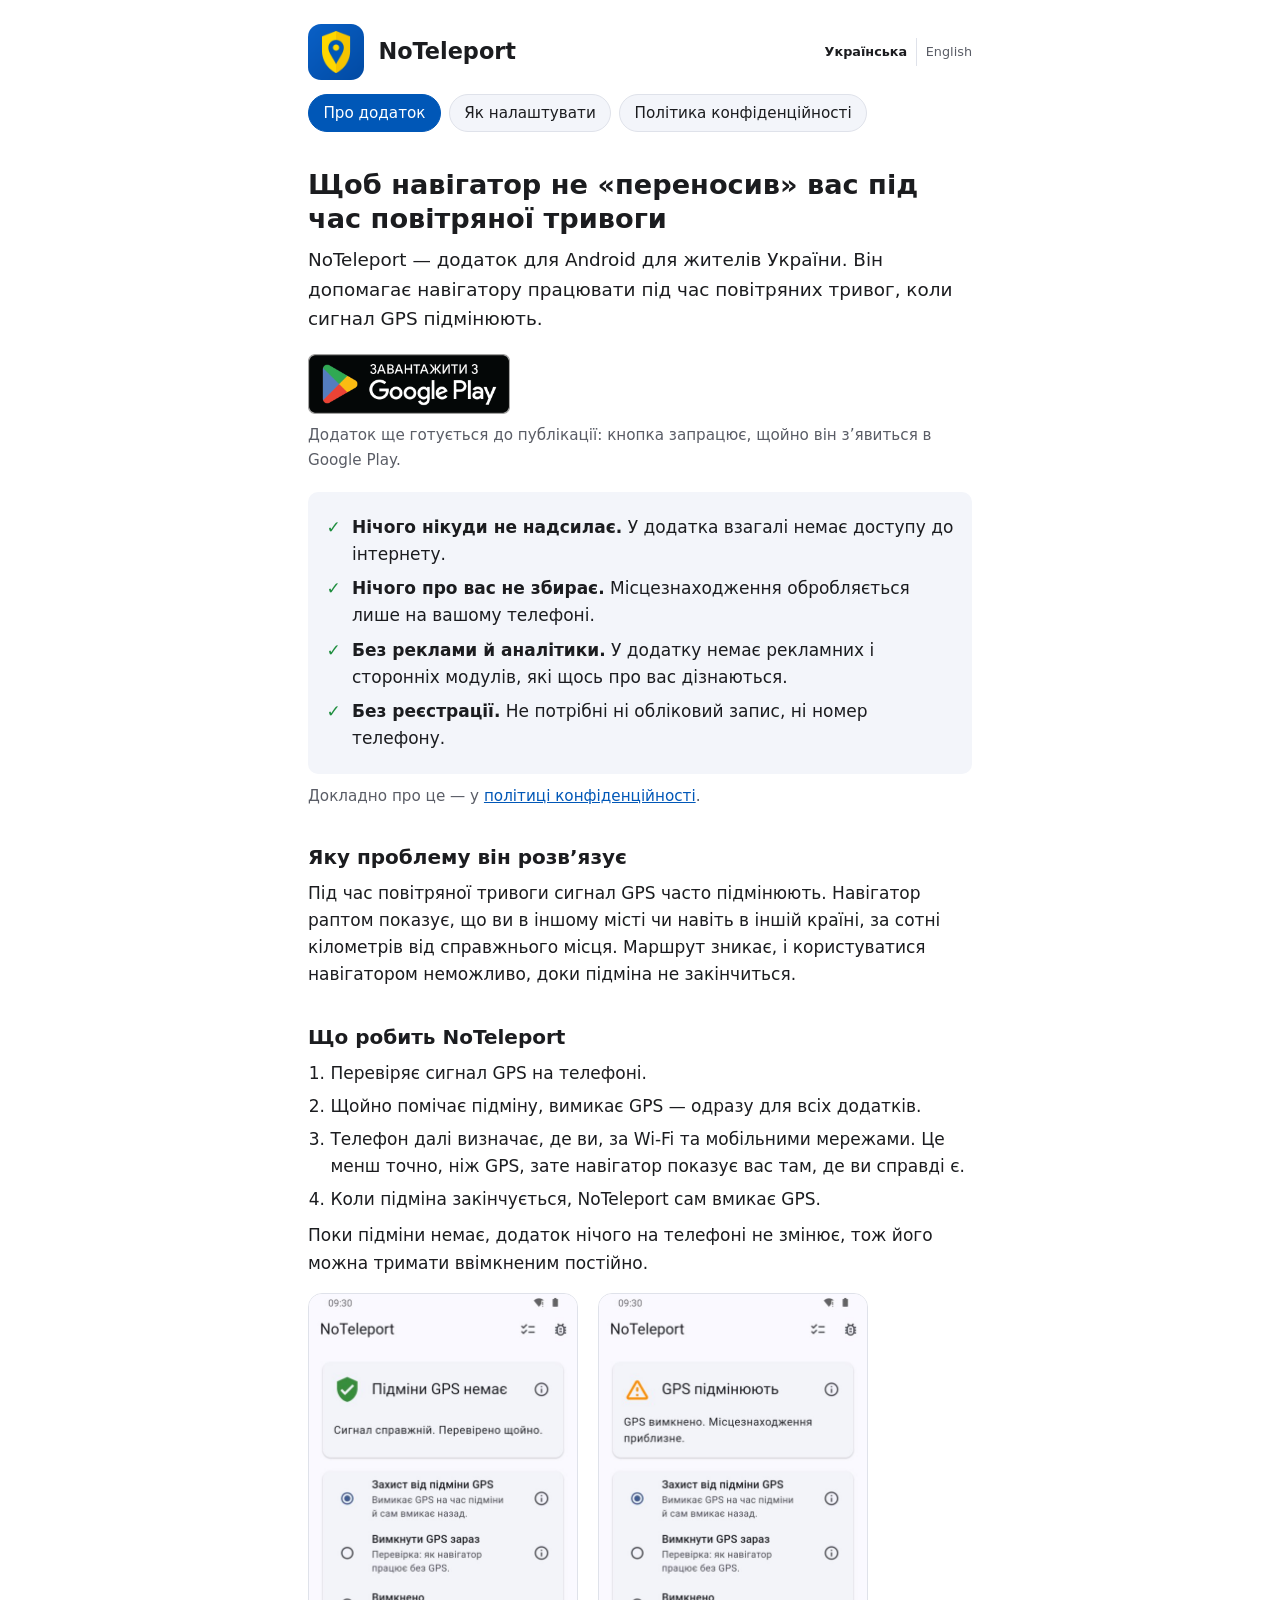
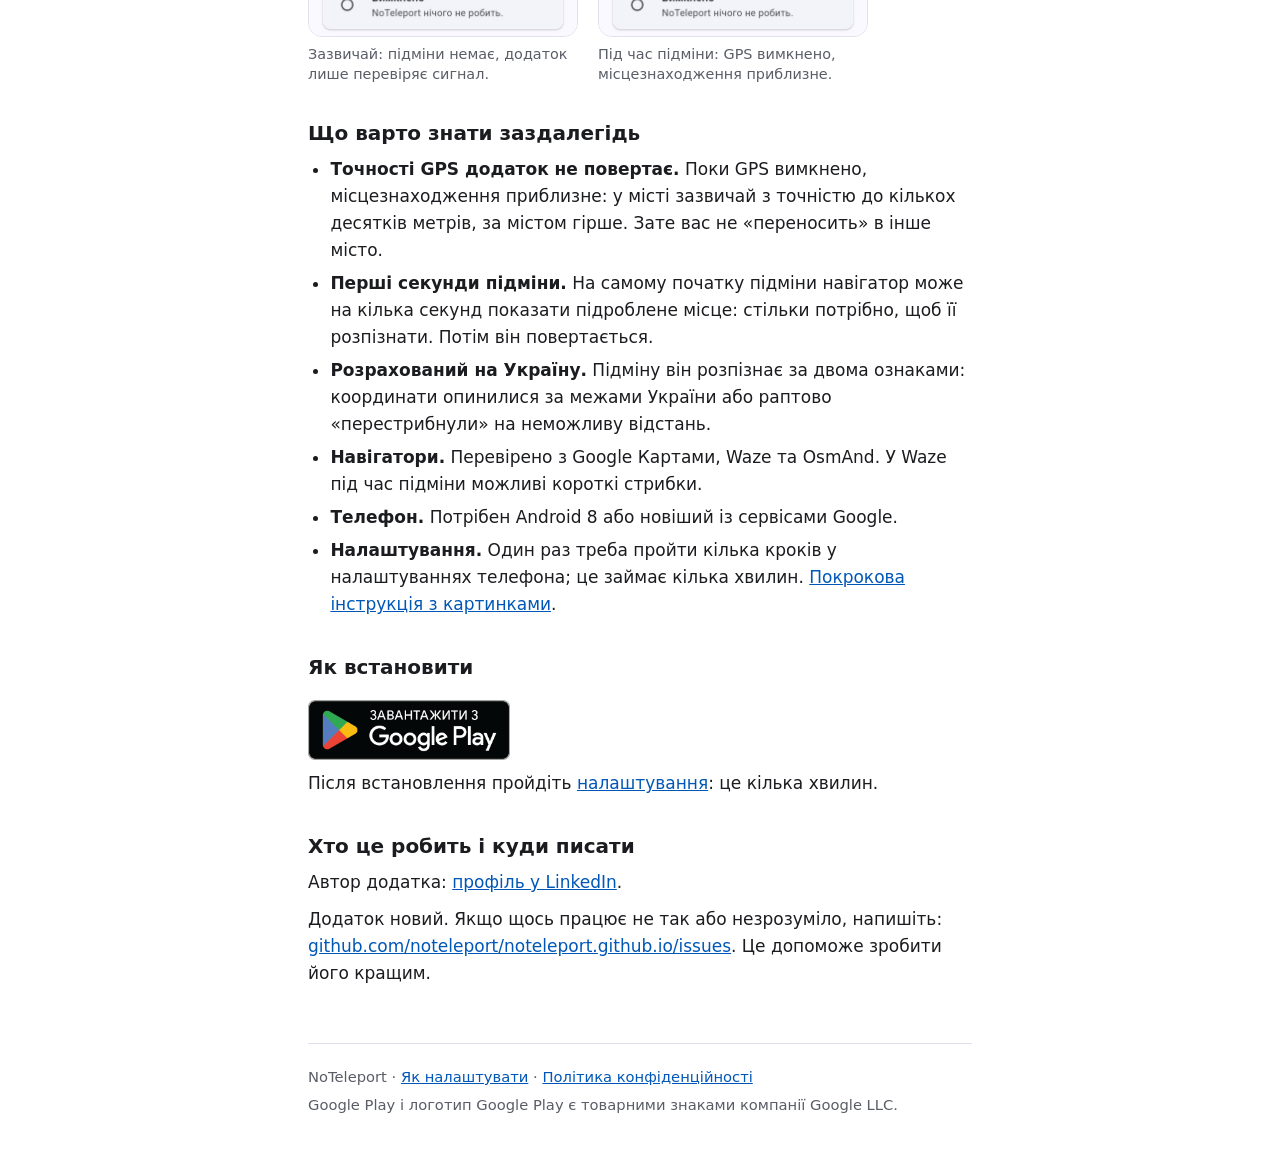
==== index.html @ 6e0ed250 "Publish the site" ====
<!doctype html>
<html lang="uk">
<head>
  <meta charset="utf-8">
  <meta name="viewport" content="width=device-width, initial-scale=1">
  <title>NoTeleport: щоб навігатор не «переносив» вас під час повітряної тривоги</title>
  <meta name="description" content="Додаток для Android для жителів України. Під час повітряної тривоги сигнал GPS підмінюють, і навігатор показує вас в іншому місті. NoTeleport помічає підміну й не дає їй збити навігацію.">
  <meta property="og:title" content="NoTeleport: щоб навігатор не «переносив» вас під час повітряної тривоги">
  <meta property="og:description" content="Додаток для Android для жителів України. Під час повітряної тривоги сигнал GPS підмінюють, і навігатор показує вас в іншому місті. NoTeleport помічає підміну й не дає їй збити навігацію.">
  <meta property="og:image" content="https://noteleport.github.io/icon.png">
  <meta property="og:url" content="https://noteleport.github.io/">
  <link rel="alternate" hreflang="uk" href="https://noteleport.github.io/">
  <link rel="alternate" hreflang="en" href="https://noteleport.github.io/en/">
  <link rel="alternate" hreflang="x-default" href="https://noteleport.github.io/">
  <link rel="icon" href="icon.png">
  <link rel="stylesheet" href="style.css?v=c97f074e">
</head>
<body>
<main>
  <header>
    <a class="brand" href="./"><img src="icon.png" alt=""><span>NoTeleport</span></a>
    <div class="lang">
      <a href="./" lang="uk" hreflang="uk" aria-current="true"><span class="long">Українська</span><span class="short">Укр</span></a>
      <a href="en/" lang="en" hreflang="en"><span class="long">English</span><span class="short">Eng</span></a>
    </div>
  </header>
  <nav>
    <a href="./" aria-current="page">Про додаток</a>
    <a href="setup/">Як налаштувати</a>
    <a href="privacy/">Політика конфіденційності</a>
  </nav>

  <section>
    <h1>Щоб навігатор не «переносив» вас під час повітряної тривоги</h1>
    <p class="lead">NoTeleport — додаток для Android для жителів України. Він допомагає навігатору працювати під час повітряних тривог, коли сигнал GPS підмінюють.</p>

    <p class="store"><a href="https://play.google.com/store/apps/details?id=io.github.noteleport.app"><img src="img/google-play-uk.png" width="646" height="192" alt="Завантажити з Google Play"></a></p>
    <p class="muted">Додаток ще готується до публікації: кнопка запрацює, щойно він з’явиться в Google Play.</p>

    <ul class="promises">
      <li><strong>Нічого нікуди не надсилає.</strong> У додатка взагалі немає доступу до інтернету.</li>
      <li><strong>Нічого про вас не збирає.</strong> Місцезнаходження обробляється лише на вашому телефоні.</li>
      <li><strong>Без реклами й аналітики.</strong> У додатку немає рекламних і сторонніх модулів, які щось про вас дізнаються.</li>
      <li><strong>Без реєстрації.</strong> Не потрібні ні обліковий запис, ні номер телефону.</li>
    </ul>
    <p class="muted">Докладно про це — у <a href="privacy/">політиці конфіденційності</a>.</p>

    <h2>Яку проблему він розв’язує</h2>
    <p>Під час повітряної тривоги сигнал GPS часто підмінюють. Навігатор раптом показує, що ви в іншому місті чи навіть в іншій країні, за сотні кілометрів від справжнього місця. Маршрут зникає, і користуватися навігатором неможливо, доки підміна не закінчиться.</p>

    <h2>Що робить NoTeleport</h2>
    <ol>
      <li>Перевіряє сигнал GPS на телефоні.</li>
      <li>Щойно помічає підміну, вимикає GPS — одразу для всіх додатків.</li>
      <li>Телефон далі визначає, де ви, за Wi-Fi та мобільними мережами. Це менш точно, ніж GPS, зате навігатор показує вас там, де ви справді є.</li>
      <li>Коли підміна закінчується, NoTeleport сам вмикає GPS.</li>
    </ol>
    <p>Поки підміни немає, додаток нічого на телефоні не змінює, тож його можна тримати ввімкненим постійно.</p>

    <div class="shots">
      <figure>
        <img src="img/uk/hero-ok.jpg" width="540" height="690" loading="lazy" alt="Екран NoTeleport: «Підміни GPS немає. Сигнал справжній.»">
        <figcaption>Зазвичай: підміни немає, додаток лише перевіряє сигнал.</figcaption>
      </figure>
      <figure>
        <img src="img/uk/hero-spoofing.jpg" width="540" height="690" loading="lazy" alt="Екран NoTeleport: «GPS підмінюють. GPS вимкнено. Місцезнаходження приблизне.»">
        <figcaption>Під час підміни: GPS вимкнено, місцезнаходження приблизне.</figcaption>
      </figure>
    </div>

    <h2>Що варто знати заздалегідь</h2>
    <ul>
      <li><strong>Точності GPS додаток не повертає.</strong> Поки GPS вимкнено, місцезнаходження приблизне: у місті зазвичай з точністю до кількох десятків метрів, за містом гірше. Зате вас не «переносить» в інше місто.</li>
      <li><strong>Перші секунди підміни.</strong> На самому початку підміни навігатор може на кілька секунд показати підроблене місце: стільки потрібно, щоб її розпізнати. Потім він повертається.</li>
      <li><strong>Розрахований на Україну.</strong> Підміну він розпізнає за двома ознаками: координати опинилися за межами України або раптово «перестрибнули» на неможливу відстань.</li>
      <li><strong>Навігатори.</strong> Перевірено з Google Картами, Waze та OsmAnd. У Waze під час підміни можливі короткі стрибки.</li>
      <li><strong>Телефон.</strong> Потрібен Android 8 або новіший із сервісами Google.</li>
      <li><strong>Налаштування.</strong> Один раз треба пройти кілька кроків у налаштуваннях телефона; це займає кілька хвилин. <a href="setup/">Покрокова інструкція з картинками</a>.</li>
    </ul>

    <h2>Як встановити</h2>
    <p class="store"><a href="https://play.google.com/store/apps/details?id=io.github.noteleport.app"><img src="img/google-play-uk.png" width="646" height="192" loading="lazy" alt="Завантажити з Google Play"></a></p>
    <p>Після встановлення пройдіть <a href="setup/">налаштування</a>: це кілька хвилин.</p>

    <h2>Хто це робить і куди писати</h2>
    <p>Автор додатка: <a href="https://www.linkedin.com/in/turskyi/" rel="noopener">профіль у LinkedIn</a>.</p>
    <p>Додаток новий. Якщо щось працює не так або незрозуміло, напишіть: <a href="https://github.com/noteleport/noteleport.github.io/issues">github.com/noteleport/noteleport.github.io/issues</a>. Це допоможе зробити його кращим.</p>
  </section>

  <footer>
    <p>NoTeleport · <a href="setup/">Як налаштувати</a> · <a href="privacy/">Політика конфіденційності</a></p>
    <p>Google Play і логотип Google Play є товарними знаками компанії Google LLC.</p>
  </footer>
</main>
</body>
</html>
---- style.css ----
:root {
  --blue: #0057b7;
  --yellow: #ffd700;
  --text: #1b1c1f;
  --muted: #5a5d66;
  --line: #dfe2ea;
  --page: #ffffff;
  --soft: #f3f5fa;
}

@media (prefers-color-scheme: dark) {
  :root {
    --blue: #8ab4ff;
    --text: #e6e7eb;
    --muted: #a3a7b3;
    --line: #33363f;
    --page: #15161a;
    --soft: #1e2026;
  }
}

* { box-sizing: border-box; }

body {
  margin: 0;
  background: var(--page);
  color: var(--text);
  font: 17px/1.6 system-ui, -apple-system, "Segoe UI", Roboto, sans-serif;
}

main {
  max-width: 44rem;
  margin: 0 auto;
  padding: 1.5rem 1.25rem 3rem;
}

header {
  display: flex;
  align-items: center;
  justify-content: space-between;
  gap: 1rem;
  margin-bottom: 0.9rem;
}

.brand {
  display: flex;
  align-items: center;
  gap: 0.9rem;
  color: inherit;
  text-decoration: none;
  font-size: 1.4rem;
  font-weight: 600;
}

.brand img {
  width: 56px;
  height: 56px;
  border-radius: 13px;
}

/* The language of the page: each page has its twin in the other one. Small and plain, so
   that it is not taken for a part of the menu. */
.lang {
  display: flex;
  flex: none;
  font-size: 0.8rem;
}

.lang a {
  padding: 0.25rem 0;
  color: var(--muted);
  text-decoration: none;
}

.lang a + a {
  margin-left: 0.55rem;
  padding-left: 0.55rem;
  border-left: 1px solid var(--line);
}

.lang a[aria-current] { color: var(--text); font-weight: 600; }
.lang a:not([aria-current]):hover { text-decoration: underline; }
.lang .short { display: none; }

@media (max-width: 30rem) {
  .lang .long { display: none; }
  .lang .short { display: inline; }
}

/* The menu: a row of rounded buttons that wraps on a phone; the page one is on is filled. */
nav {
  display: flex;
  flex-wrap: wrap;
  gap: 0.5rem;
  margin: 0 0 2.25rem;
}

nav a {
  padding: 0.35rem 0.9rem;
  border: 1px solid var(--line);
  border-radius: 999px;
  background: var(--soft);
  color: var(--text);
  font-size: 0.95rem;
  text-decoration: none;
  white-space: nowrap;
}

nav a:hover { border-color: var(--blue); color: var(--blue); }

nav a[aria-current="page"] {
  border-color: var(--blue);
  background: var(--blue);
  color: var(--page);
}

h1 { font-size: 1.7rem; line-height: 1.25; margin: 0 0 0.6rem; }
h2 { font-size: 1.25rem; line-height: 1.3; margin: 2.25rem 0 0.4rem; }
h3 { font-size: 1.05rem; margin: 1.5rem 0 0.25rem; }
p { margin: 0.6rem 0; }
ol, ul { margin: 0.6rem 0; padding-left: 1.4rem; }
li { margin: 0.35rem 0; }

/* Addresses are long words; let them break rather than run off a phone's screen. */
a { color: var(--blue); overflow-wrap: anywhere; }

.lead { font-size: 1.15rem; }
.muted { color: var(--muted); font-size: 0.95rem; }

.note {
  margin: 1.25rem 0;
  padding: 0.75rem 1rem;
  background: var(--soft);
  border-left: 4px solid var(--yellow);
  border-radius: 6px;
}

/* The way to the app in the store: Google's own badge, as Google draws it. */
.store { margin: 1.25rem 0 0.25rem; }
.store img { display: block; width: auto; height: 60px; }

/* What the app does not do with the user's data: said first, each line with a tick. */
.promises {
  margin: 1.25rem 0 0.5rem;
  padding: 0.9rem 1rem 0.9rem 1rem;
  list-style: none;
  background: var(--soft);
  border-radius: 10px;
}

.promises li {
  position: relative;
  margin: 0.45rem 0;
  padding-left: 1.75rem;
}

.promises li::before {
  content: "✓";
  position: absolute;
  left: 0.15rem;
  color: #1e8e3e;
  font-weight: 700;
}

/* Pictures of the phone's screen: side by side where there is room, never wider than a phone. */
.shots {
  display: flex;
  flex-wrap: wrap;
  gap: 1rem 1.25rem;
  margin: 1rem 0 1.5rem;
}

figure { margin: 0; flex: 0 1 270px; }

figure img {
  display: block;
  width: 100%;
  height: auto;
  border: 1px solid var(--line);
  border-radius: 14px;
}

figcaption {
  margin-top: 0.4rem;
  color: var(--muted);
  font-size: 0.9rem;
  line-height: 1.4;
}

/* A step of the setup: its number stands out, so that the place is easy to find again. */
.step {
  margin-top: 2.5rem;
  padding-top: 1.5rem;
  border-top: 1px solid var(--line);
}

.step h2 { margin-top: 0; }

.step h2 span {
  display: inline-block;
  min-width: 1.9rem;
  margin-right: 0.5rem;
  padding: 0 0.5rem;
  border-radius: 1rem;
  background: var(--blue);
  color: var(--page);
  font-size: 1rem;
  line-height: 1.9rem;
  text-align: center;
  vertical-align: 0.1em;
}

hr {
  border: 0;
  border-top: 1px solid var(--line);
  margin: 3rem 0 2rem;
}

footer {
  margin-top: 3.5rem;
  padding-top: 1rem;
  border-top: 1px solid var(--line);
  color: var(--muted);
  font-size: 0.92rem;
}

footer p { margin: 0.3rem 0; }
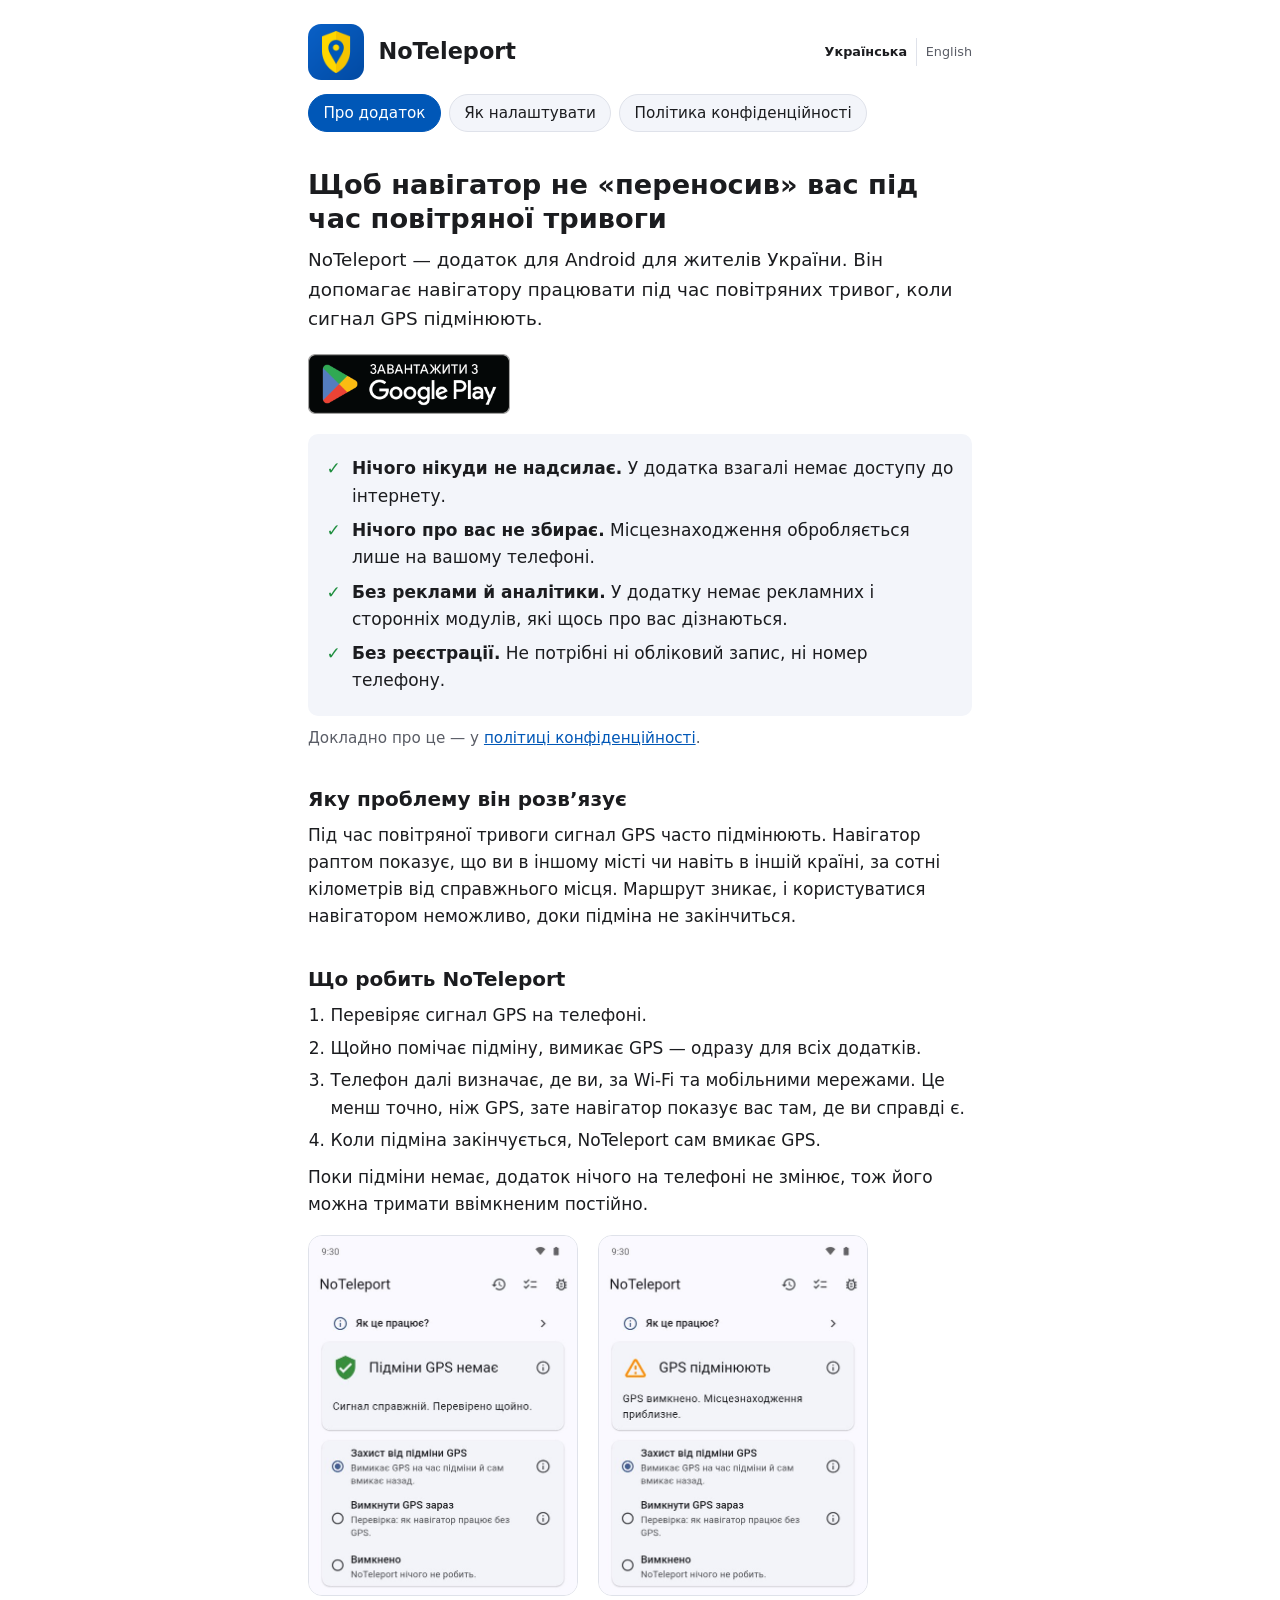
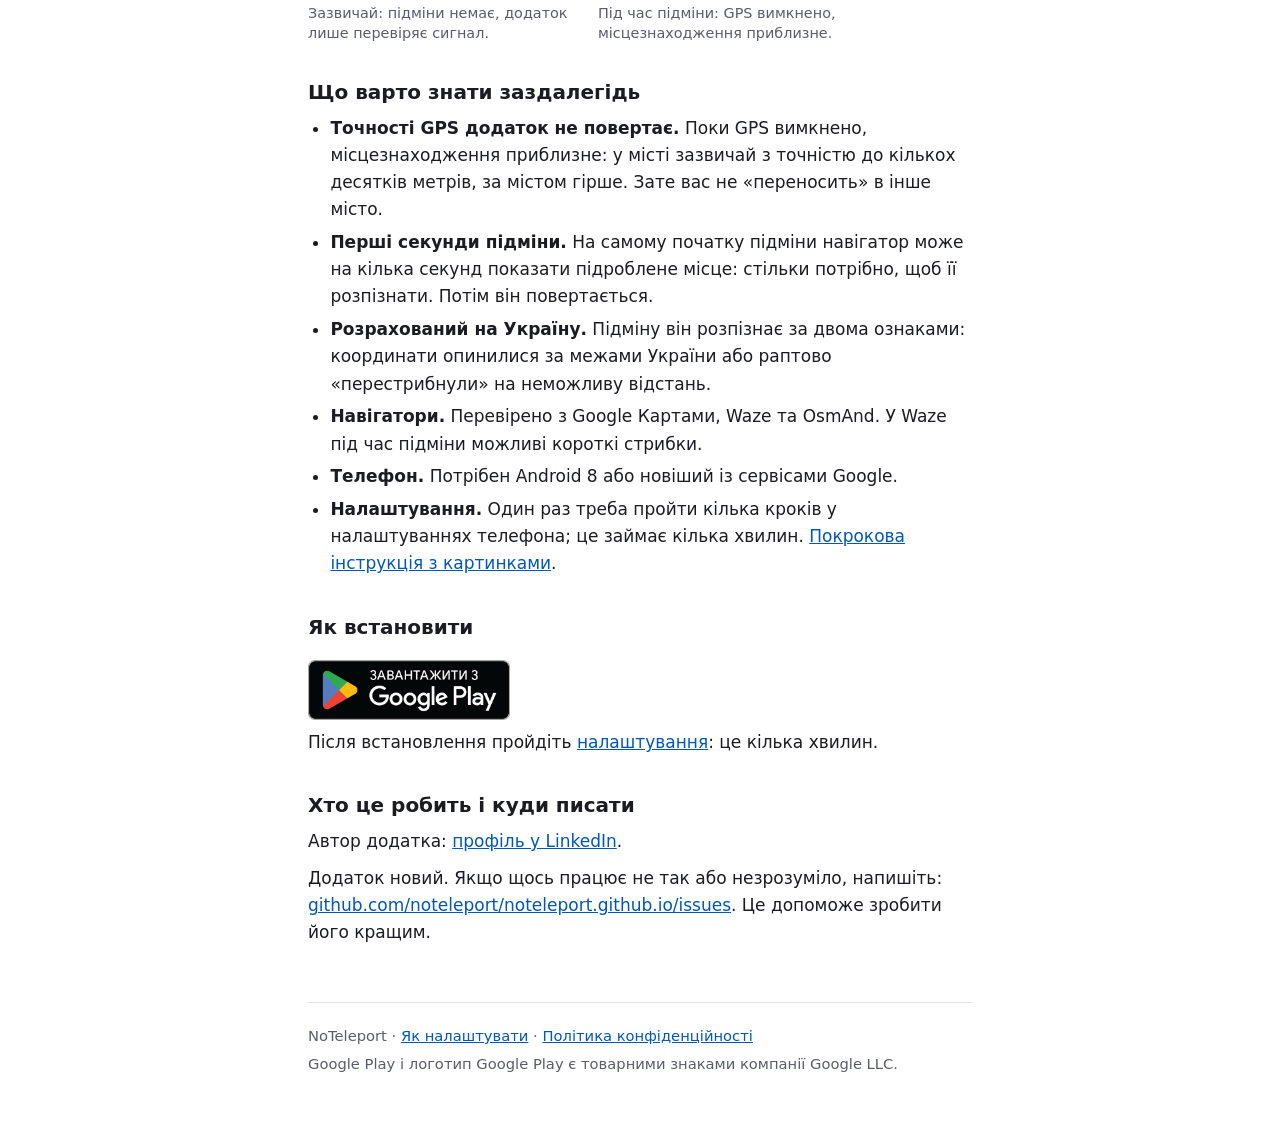
==== commit 4a9d539e: "Publish the site" ====
--- a/index.html
+++ b/index.html
@@ -35,7 +35,6 @@
     <p class="lead">NoTeleport — додаток для Android для жителів України. Він допомагає навігатору працювати під час повітряних тривог, коли сигнал GPS підмінюють.</p>
 
     <p class="store"><a href="https://play.google.com/store/apps/details?id=io.github.noteleport.app"><img src="img/google-play-uk.png" width="646" height="192" alt="Завантажити з Google Play"></a></p>
-    <p class="muted">Додаток ще готується до публікації: кнопка запрацює, щойно він з’явиться в Google Play.</p>
 
     <ul class="promises">
       <li><strong>Нічого нікуди не надсилає.</strong> У додатка взагалі немає доступу до інтернету.</li>
@@ -59,11 +58,11 @@
 
     <div class="shots">
       <figure>
-        <img src="img/uk/hero-ok.jpg" width="540" height="690" loading="lazy" alt="Екран NoTeleport: «Підміни GPS немає. Сигнал справжній.»">
+        <img src="img/uk/hero-ok.jpg" width="540" height="725" loading="lazy" alt="Екран NoTeleport: «Підміни GPS немає. Сигнал справжній.»">
         <figcaption>Зазвичай: підміни немає, додаток лише перевіряє сигнал.</figcaption>
       </figure>
       <figure>
-        <img src="img/uk/hero-spoofing.jpg" width="540" height="690" loading="lazy" alt="Екран NoTeleport: «GPS підмінюють. GPS вимкнено. Місцезнаходження приблизне.»">
+        <img src="img/uk/hero-spoofing.jpg" width="540" height="725" loading="lazy" alt="Екран NoTeleport: «GPS підмінюють. GPS вимкнено. Місцезнаходження приблизне.»">
         <figcaption>Під час підміни: GPS вимкнено, місцезнаходження приблизне.</figcaption>
       </figure>
     </div>
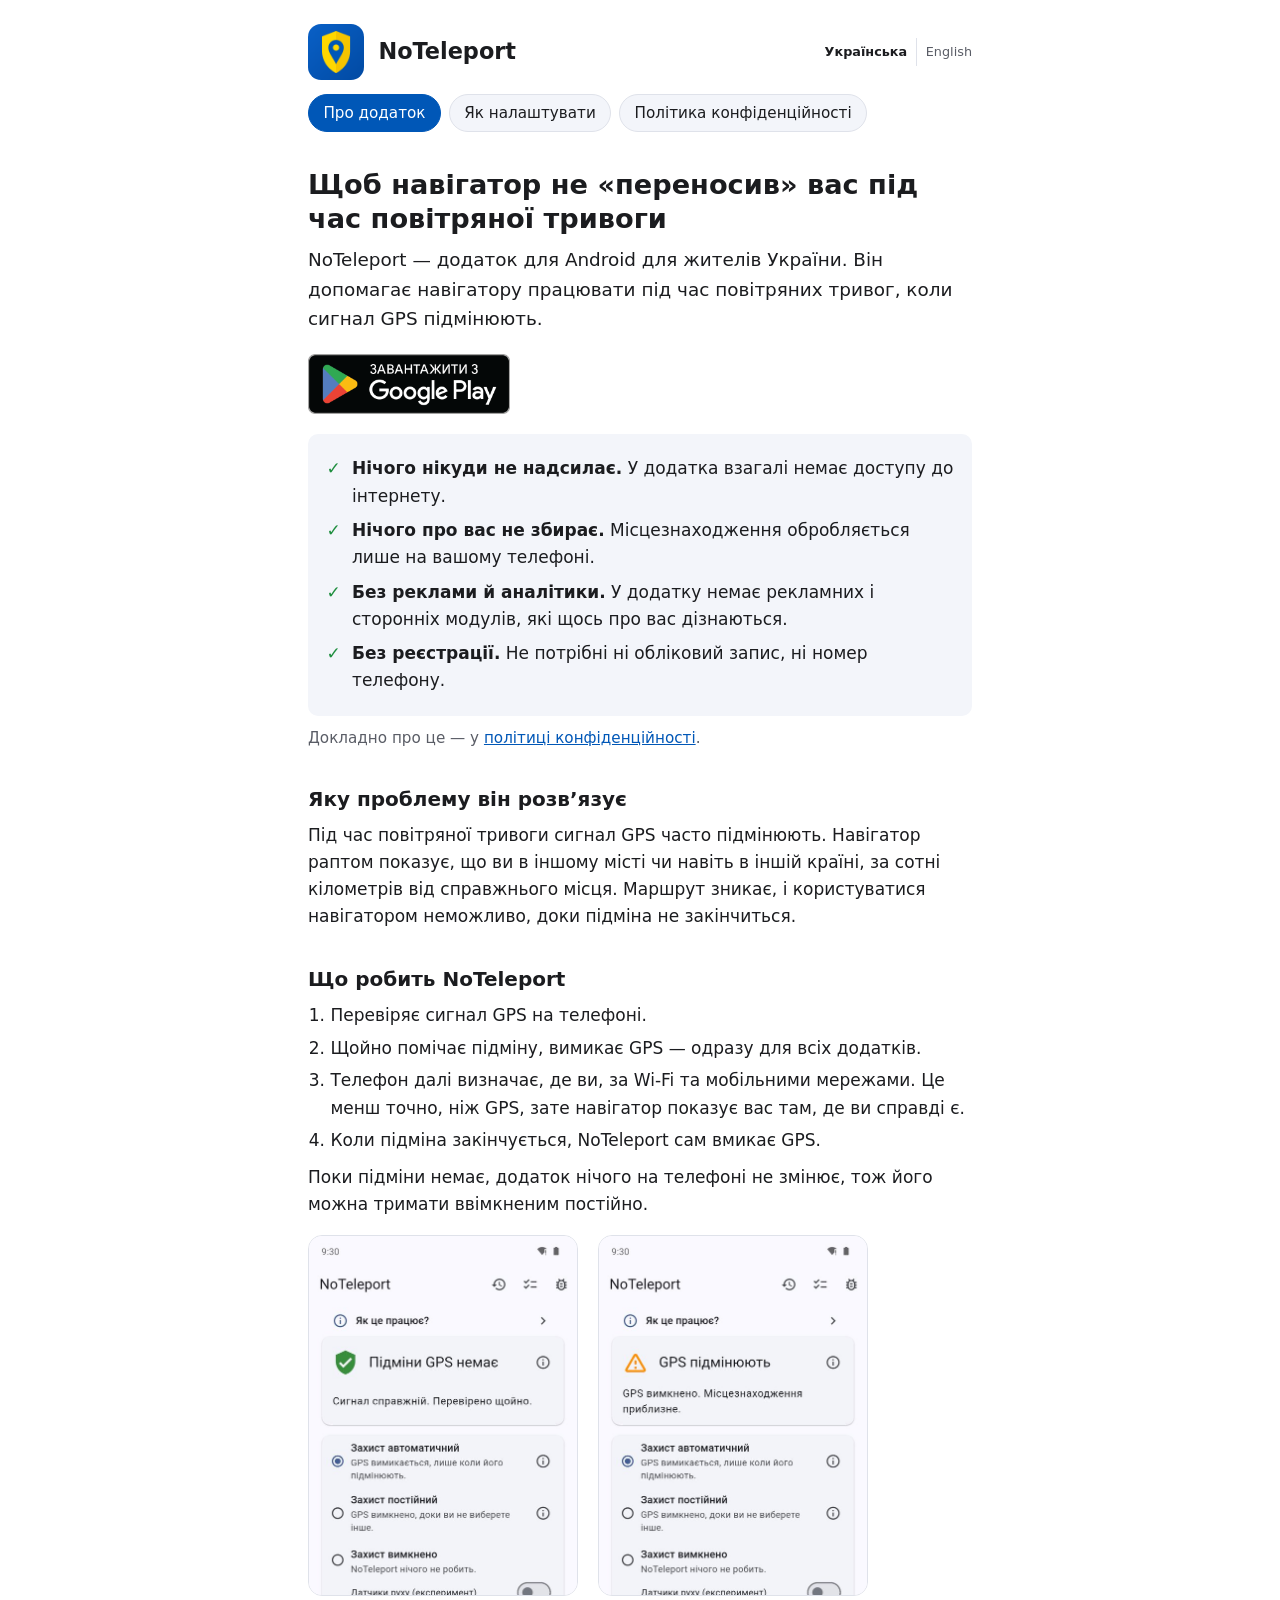
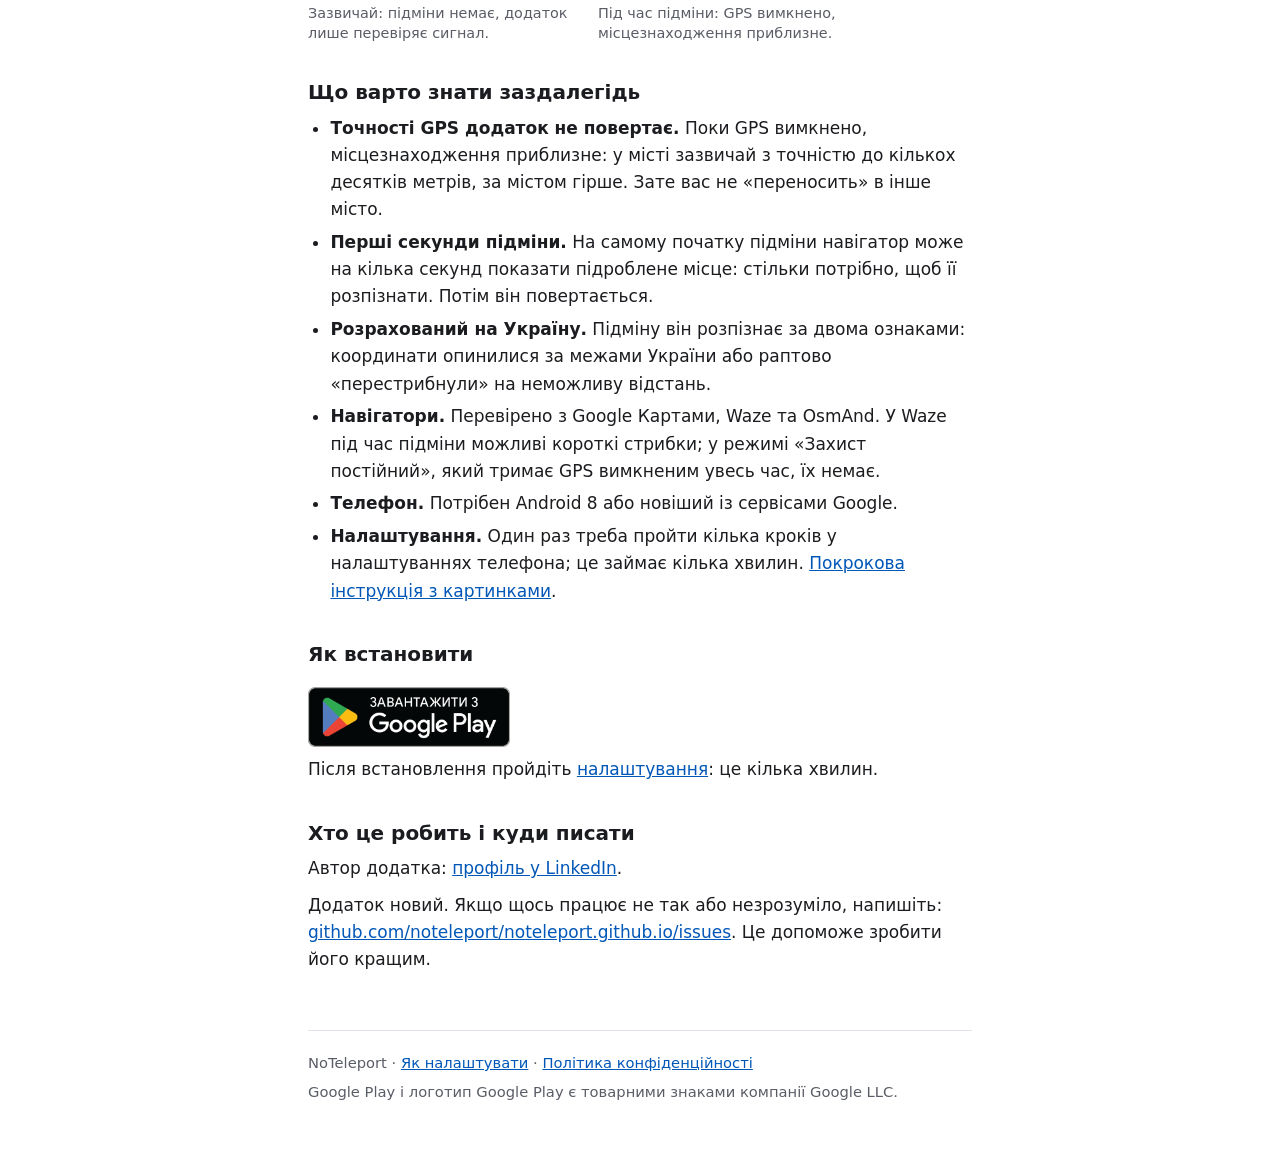
==== commit 078f9ba8: "Publish the site" ====
--- a/index.html
+++ b/index.html
@@ -72,7 +72,7 @@
       <li><strong>Точності GPS додаток не повертає.</strong> Поки GPS вимкнено, місцезнаходження приблизне: у місті зазвичай з точністю до кількох десятків метрів, за містом гірше. Зате вас не «переносить» в інше місто.</li>
       <li><strong>Перші секунди підміни.</strong> На самому початку підміни навігатор може на кілька секунд показати підроблене місце: стільки потрібно, щоб її розпізнати. Потім він повертається.</li>
       <li><strong>Розрахований на Україну.</strong> Підміну він розпізнає за двома ознаками: координати опинилися за межами України або раптово «перестрибнули» на неможливу відстань.</li>
-      <li><strong>Навігатори.</strong> Перевірено з Google Картами, Waze та OsmAnd. У Waze під час підміни можливі короткі стрибки.</li>
+      <li><strong>Навігатори.</strong> Перевірено з Google Картами, Waze та OsmAnd. У Waze під час підміни можливі короткі стрибки; у режимі «Захист постійний», який тримає GPS вимкненим увесь час, їх немає.</li>
       <li><strong>Телефон.</strong> Потрібен Android 8 або новіший із сервісами Google.</li>
       <li><strong>Налаштування.</strong> Один раз треба пройти кілька кроків у налаштуваннях телефона; це займає кілька хвилин. <a href="setup/">Покрокова інструкція з картинками</a>.</li>
     </ul>
